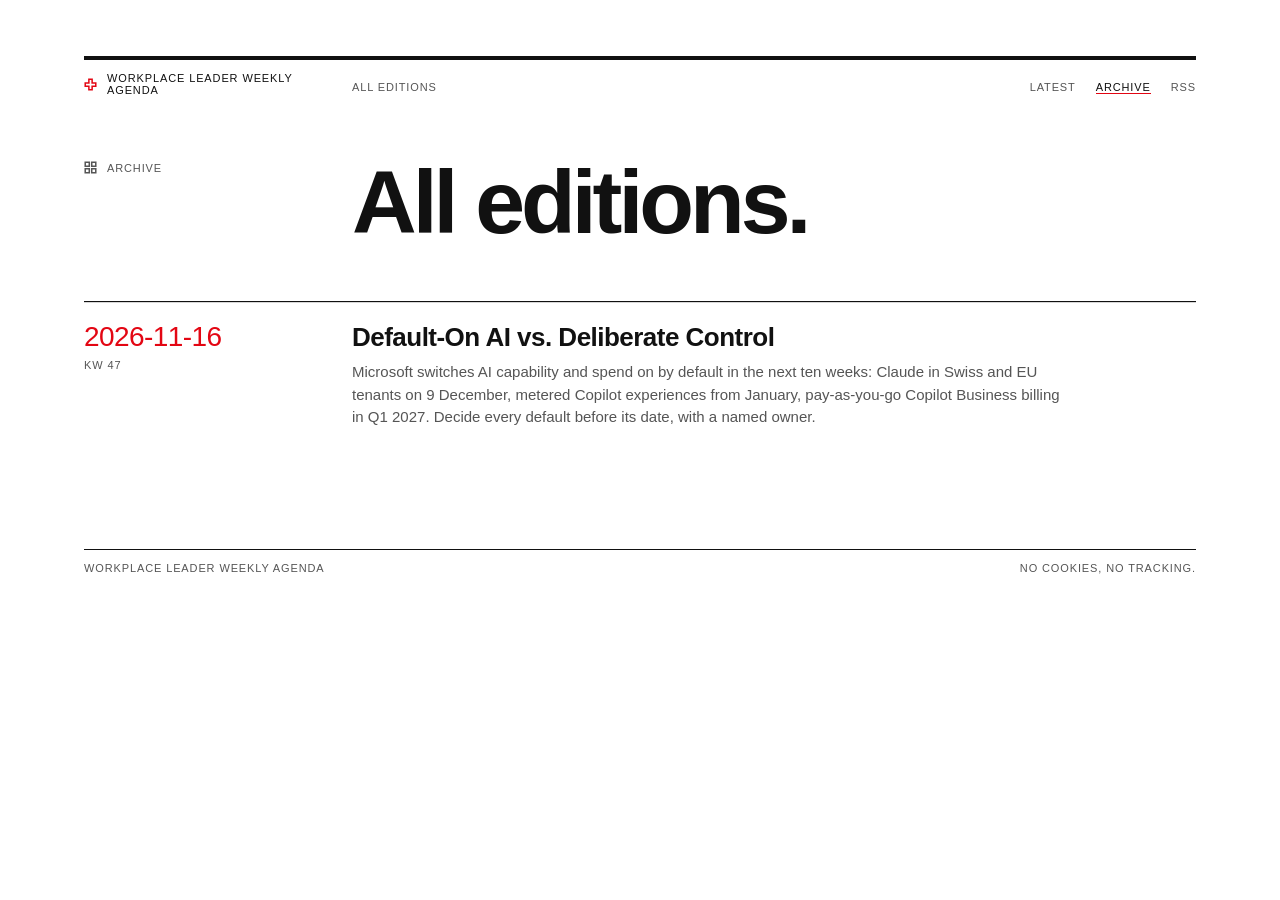
==== archive/index.html @ 089327c3 "Workplace Leader Weekly Agenda: first edition (16 Nov 2026)" ====
<!doctype html>
<html lang="en-CH">
<head>
<meta charset="utf-8">
<meta name="viewport" content="width=device-width, initial-scale=1">
<title>Archive · Workplace Leader Weekly Agenda</title>
<meta name="description" content="All editions of the Workplace Leader Weekly Agenda.">
<link rel="canonical" href="https://workplaceleaders.ch/archive/">
<meta property="og:site_name" content="Workplace Leader Weekly Agenda">
<meta property="og:type" content="website">
<meta property="og:title" content="Archive · Workplace Leader Weekly Agenda">
<meta property="og:description" content="All editions of the Workplace Leader Weekly Agenda.">
<meta property="og:url" content="https://workplaceleaders.ch/archive/">
<meta name="twitter:card" content="summary">
<meta name="color-scheme" content="light dark">
<link rel="icon" href="../favicon.svg" type="image/svg+xml">
<link rel="alternate" type="application/rss+xml" title="Workplace Leader Weekly Agenda" href="https://workplaceleaders.ch/feed.xml">
<link rel="stylesheet" href="../assets/style.css">
</head>
<body>
<div class="page">
<header class="row mast">
  <div class="l label"><a class="brand" href="../"><svg class="mk red" width="13" height="13" viewBox="0 0 16 16" aria-hidden="true"><polygon points="6,1.5 10,1.5 10,6 14.5,6 14.5,10 10,10 10,14.5 6,14.5 6,10 1.5,10 1.5,6 6,6"/></svg>Workplace Leader Weekly Agenda</a></div>
  <div class="r label"><span>All editions</span><nav aria-label="Site"><a href="../">Latest</a><a href="../archive/" aria-current="page">Archive</a><a href="../feed.xml">RSS</a></nav></div>
</header>
<section class="row hero"><div class="l"><span class="label kick"><svg class="mk" width="13" height="13" viewBox="0 0 16 16" aria-hidden="true"><rect x="1.5" y="1.5" width="5" height="5"/><rect x="9.5" y="1.5" width="5" height="5"/><rect x="1.5" y="9.5" width="5" height="5"/><rect x="9.5" y="9.5" width="5" height="5"/></svg>Archive</span></div><div class="r"><h1>All editions.</h1></div></section>
<div style="margin-top:56px" class="hair"></div>
<div class="row arch hair-l"><div class="l"><div class="secnum" style="font-size:28px">2026-11-16</div><div class="label" style="margin-top:8px">KW 47</div></div><div class="r"><a class="t" href="../editions/2026-11-16/">Default-On AI vs. Deliberate Control</a><p class="body small" style="margin-top:8px">Microsoft switches AI capability and spend on by default in the next ten weeks: Claude in Swiss and EU tenants on 9 December, metered Copilot experiences from January, pay-as-you-go Copilot Business billing in Q1 2027. Decide every default before its date, with a named owner.</p></div></div>
<footer class="hair foot label"><span>Workplace Leader Weekly Agenda</span><span>No cookies, no tracking.</span></footer>
</div>
</body>
</html>
---- assets/style.css ----
/* Workplace Leader Weekly Agenda: Swiss editorial style. System fonts, no tracking, no external requests. */
:root {
  --bg: #ffffff; --ink: #111111; --grey: #555555; --faint: #8a8a8a; --rule: #d6d6d6; --red: #e30613;
  --font: "Inter", "Helvetica Neue", Helvetica, Arial, system-ui, -apple-system, "Segoe UI", sans-serif;
}
@media (prefers-color-scheme: dark) {
  :root { --bg: #0e0e0e; --ink: #f2f2f2; --grey: #b4b4b4; --faint: #7d7d7d; --rule: #333333; --red: #ff3b30; }
}
* { box-sizing: border-box; }
html { -webkit-text-size-adjust: 100%; }
body { margin: 0; background: var(--bg); color: var(--ink); font-family: var(--font); font-feature-settings: "tnum" 0; -webkit-font-smoothing: antialiased; }
a { color: inherit; }
.page { max-width: 1240px; margin: 0 auto; padding: 56px clamp(20px, 5vw, 72px) 96px; }
.red { color: var(--red); }
.label { font-size: 11px; letter-spacing: .08em; text-transform: uppercase; font-weight: 500; color: var(--grey); }
.ink { color: var(--ink); }
.row { display: flex; flex-wrap: wrap; column-gap: 48px; row-gap: 16px; }
.l { flex: 0 0 220px; min-width: 160px; }
.r { flex: 1 1 520px; min-width: 260px; }
.hair { border-top: 1px solid var(--ink); }
.hair-l { border-top: 1px solid var(--rule); }
.body { font-size: 17px; line-height: 1.5; max-width: 720px; margin: 0; }
.mk { display: inline-block; flex: 0 0 auto; vertical-align: -2px; }
.mk * { fill: none; stroke: currentColor; stroke-width: 1.5; stroke-linecap: square; stroke-linejoin: miter; vector-effect: non-scaling-stroke; }
.mk .solid { fill: currentColor; stroke: none; }
.kick { display: inline-flex; align-items: center; gap: 10px; }
.src a, a.src { text-decoration: none; border-bottom: 1px solid var(--red); word-break: break-word; }

.mast { border-top: 4px solid var(--ink); padding-top: 12px; align-items: baseline; }
.mast .r { display: flex; justify-content: space-between; flex-wrap: wrap; gap: 12px; }
.mast nav { display: flex; gap: 20px; }
.mast nav a { text-decoration: none; }
.mast nav a:hover, .mast nav a[aria-current] { color: var(--ink); border-bottom: 1px solid var(--red); }
.brand { display: flex; align-items: center; gap: 10px; color: var(--ink); text-decoration: none; }

.secnum { font-size: 40px; font-weight: 300; line-height: 1; color: var(--red); letter-spacing: -.02em; }
.hero { margin-top: 64px; }
h1 { margin: 0; font-size: clamp(44px, 7vw, 92px); font-weight: 700; line-height: .95; letter-spacing: -.045em; }
.trade { padding: 20px 0 24px; }
.trade .k { font-size: 15px; font-weight: 700; }
.trade.decision .k { color: var(--red); }
.trade.decision .body { font-size: 20px; font-weight: 500; line-height: 1.45; }

.figs { margin-top: 56px; }
.figs .r { display: flex; flex-wrap: wrap; }
.fig { flex: 1 1 110px; padding: 12px 16px 0 0; }
.fig .v { font-size: 44px; font-weight: 300; letter-spacing: -.03em; line-height: 1; }

.sechead { padding-top: 14px; margin-top: 104px; margin-bottom: 40px; }
.sechead .top { display: flex; justify-content: space-between; align-items: baseline; flex-wrap: wrap; gap: 16px; }
h2 { margin: 8px 0 0; font-size: 32px; font-weight: 700; letter-spacing: -.025em; line-height: 1.1; }

.pillar { padding: 28px 0 40px; }
.pnum { font-size: 72px; font-weight: 700; line-height: .85; letter-spacing: -.05em; color: var(--red); }
.pname { margin-top: 8px; font-size: 13px; font-weight: 700; line-height: 1.3; }
h3 { margin: 0; font-size: 30px; font-weight: 700; letter-spacing: -.025em; line-height: 1.1; max-width: 760px; }
.cols { display: flex; flex-wrap: wrap; column-gap: 40px; row-gap: 24px; margin-top: 28px; }
.cols > div { flex: 1 1 300px; padding-top: 10px; }
.cols .body { font-size: 16px; margin-top: 8px; }
.cols .act .body { font-weight: 500; }
.srcline { margin-top: 24px; display: flex; gap: 20px; flex-wrap: wrap; align-items: baseline; font-size: 14px; }
.srcline .links { display: flex; flex-wrap: wrap; column-gap: 20px; row-gap: 6px; }

.calls .r { display: flex; flex-wrap: wrap; column-gap: 32px; row-gap: 32px; }
.call { flex: 1 1 220px; padding-top: 12px; }
.call .n { font-size: 44px; font-weight: 300; line-height: 1; color: var(--red); }
.call .who { margin-top: 14px; font-size: 18px; font-weight: 700; letter-spacing: -.01em; }
.call .body { font-size: 15px; margin-top: 10px; color: var(--grey); }

.anti { margin-top: -16px; }
.anti .head { font-size: clamp(30px, 4.5vw, 52px); font-weight: 700; line-height: 1.02; letter-spacing: -.035em; max-width: 900px; }
.anti .body { margin-top: 24px; color: var(--grey); }

.cliff { padding: 14px 0; align-items: baseline; }
.cliff .l { font-size: 15px; font-weight: 700; font-variant-numeric: tabular-nums; }
.cliff .r { display: flex; flex-wrap: wrap; justify-content: space-between; gap: 12px; }
.cliff .what { font-size: 16px; line-height: 1.4; flex: 1 1 360px; }

.filter { padding: 10px 0; align-items: baseline; }
.filter .r { display: flex; flex-wrap: wrap; }
.filter button { background: transparent; border: 0; border-radius: 0; padding: 6px 0; margin-right: 24px; cursor: pointer; font: inherit; font-size: 14px; color: var(--grey); border-bottom: 2px solid transparent; }
.filter button[aria-pressed="true"] { color: var(--ink); font-weight: 700; border-bottom-color: var(--red); }
.filter button .c { margin-left: 6px; color: var(--faint); font-weight: 400; }
.filter button[aria-pressed="true"] .c { color: var(--red); }
.items { margin-top: 32px; }
.item { padding: 24px 0 32px; }
.item[hidden] { display: none; }
.item .idx { font-size: 13px; font-weight: 500; color: var(--faint); font-variant-numeric: tabular-nums; }
.item .sev { margin-top: 14px; font-size: 13px; font-weight: 700; letter-spacing: .06em; text-transform: uppercase; display: inline-flex; align-items: center; gap: 8px; }
h4 { margin: 8px 0 0; font-size: 22px; font-weight: 700; letter-spacing: -.02em; line-height: 1.2; max-width: 760px; }
.item .body { font-size: 16px; margin-top: 12px; }
.meta { display: flex; flex-wrap: wrap; column-gap: 32px; row-gap: 16px; margin-top: 18px; }
.meta > div { padding-top: 8px; font-size: 15px; line-height: 1.5; }
.meta .wide { flex: 2 1 320px; } .meta .narrow { flex: 1 1 200px; }
.small { font-size: 15px; color: var(--grey); }
.foot { margin-top: 96px; padding-top: 12px; display: flex; justify-content: space-between; flex-wrap: wrap; gap: 12px; }

.arch { padding: 20px 0 24px; align-items: baseline; }
.arch .t { font-size: 26px; font-weight: 700; letter-spacing: -.02em; line-height: 1.15; text-decoration: none; }
.arch .t:hover { border-bottom: 1px solid var(--red); }
@media print { .filters, .mast nav { display: none; } .page { padding: 0; } }
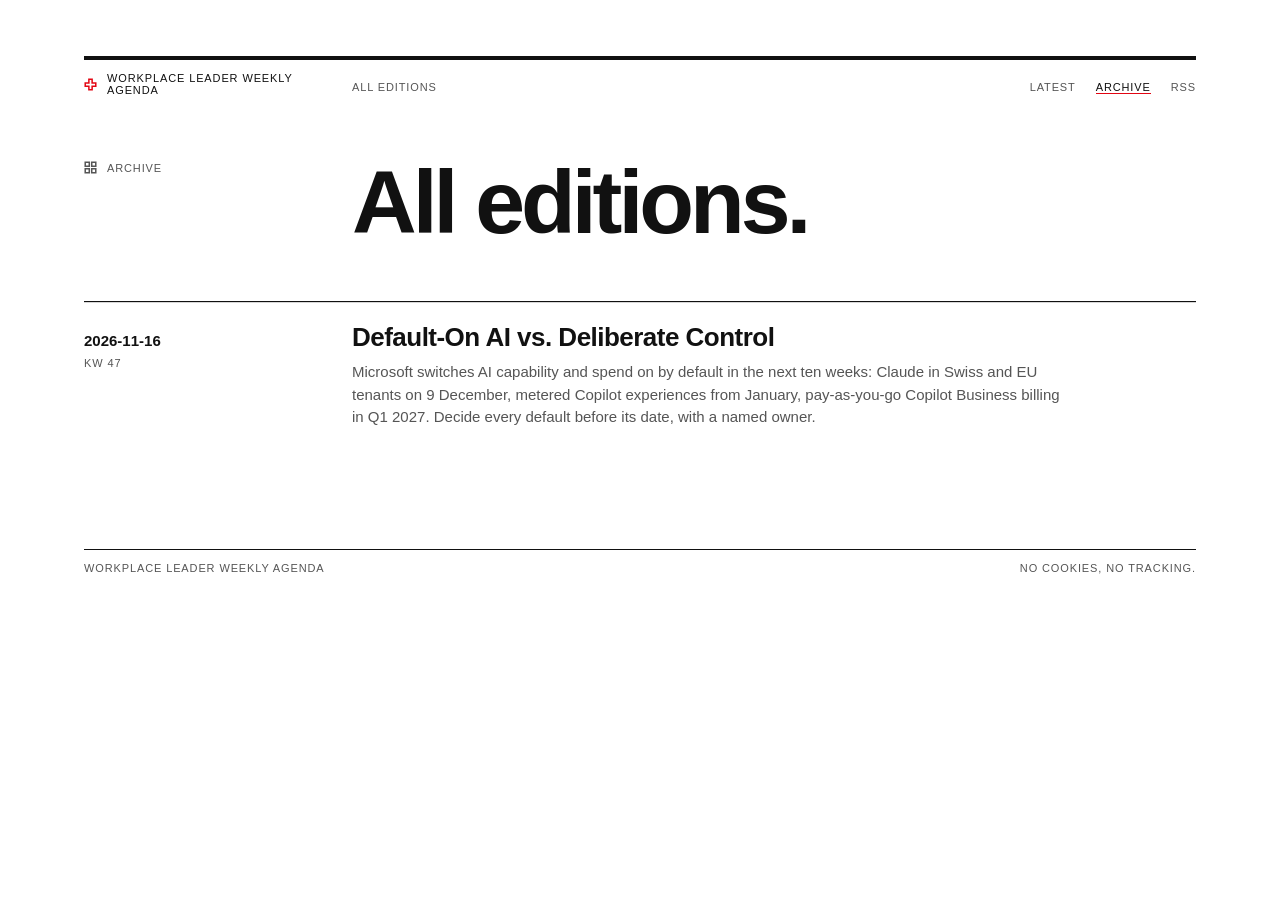
==== commit c772b73b: "Pillars as standing sections: section mastheads, overview strip, fixed template and calmer type scal" ====
--- a/archive/index.html
+++ b/archive/index.html
@@ -25,7 +25,7 @@
 </header>
 <section class="row hero"><div class="l"><span class="label kick"><svg class="mk" width="13" height="13" viewBox="0 0 16 16" aria-hidden="true"><rect x="1.5" y="1.5" width="5" height="5"/><rect x="9.5" y="1.5" width="5" height="5"/><rect x="1.5" y="9.5" width="5" height="5"/><rect x="9.5" y="9.5" width="5" height="5"/></svg>Archive</span></div><div class="r"><h1>All editions.</h1></div></section>
 <div style="margin-top:56px" class="hair"></div>
-<div class="row arch hair-l"><div class="l"><div class="secnum" style="font-size:28px">2026-11-16</div><div class="label" style="margin-top:8px">KW 47</div></div><div class="r"><a class="t" href="../editions/2026-11-16/">Default-On AI vs. Deliberate Control</a><p class="body small" style="margin-top:8px">Microsoft switches AI capability and spend on by default in the next ten weeks: Claude in Swiss and EU tenants on 9 December, metered Copilot experiences from January, pay-as-you-go Copilot Business billing in Q1 2027. Decide every default before its date, with a named owner.</p></div></div>
+<div class="row arch hair-l"><div class="l"><div class="adate">2026-11-16</div><div class="label" style="margin-top:8px">KW 47</div></div><div class="r"><a class="t" href="../editions/2026-11-16/">Default-On AI vs. Deliberate Control</a><p class="body small" style="margin-top:8px">Microsoft switches AI capability and spend on by default in the next ten weeks: Claude in Swiss and EU tenants on 9 December, metered Copilot experiences from January, pay-as-you-go Copilot Business billing in Q1 2027. Decide every default before its date, with a named owner.</p></div></div>
 <footer class="hair foot label"><span>Workplace Leader Weekly Agenda</span><span>No cookies, no tracking.</span></footer>
 </div>
 </body>
--- a/assets/style.css
+++ b/assets/style.css
@@ -33,7 +33,8 @@
 .mast nav a:hover, .mast nav a[aria-current] { color: var(--ink); border-bottom: 1px solid var(--red); }
 .brand { display: flex; align-items: center; gap: 10px; color: var(--ink); text-decoration: none; }
 
-.secnum { font-size: 40px; font-weight: 300; line-height: 1; color: var(--red); letter-spacing: -.02em; }
+/* Type scale: h1 lead > h2 section heads (01-05) > pillar names > subtitles > body. Numbers stay small labels. */
+.secnum { font-size: 13px; font-weight: 700; line-height: 1; color: var(--red); letter-spacing: .08em; font-variant-numeric: tabular-nums; }
 .hero { margin-top: 64px; }
 h1 { margin: 0; font-size: clamp(44px, 7vw, 92px); font-weight: 700; line-height: .95; letter-spacing: -.045em; }
 .trade { padding: 20px 0 24px; }
@@ -44,31 +45,55 @@
 .figs { margin-top: 56px; }
 .figs .r { display: flex; flex-wrap: wrap; }
 .fig { flex: 1 1 110px; padding: 12px 16px 0 0; }
-.fig .v { font-size: 44px; font-weight: 300; letter-spacing: -.03em; line-height: 1; }
+.fig .v { font-size: 28px; font-weight: 400; letter-spacing: -.02em; line-height: 1; font-variant-numeric: tabular-nums; }
 
 .sechead { padding-top: 14px; margin-top: 104px; margin-bottom: 40px; }
 .sechead .top { display: flex; justify-content: space-between; align-items: baseline; flex-wrap: wrap; gap: 16px; }
-h2 { margin: 8px 0 0; font-size: 32px; font-weight: 700; letter-spacing: -.025em; line-height: 1.1; }
+h2 { margin: 10px 0 0; font-size: clamp(30px, 3.6vw, 40px); font-weight: 700; letter-spacing: -.025em; line-height: 1.1; }
 
-.pillar { padding: 28px 0 40px; }
-.pnum { font-size: 72px; font-weight: 700; line-height: .85; letter-spacing: -.05em; color: var(--red); }
-.pname { margin-top: 8px; font-size: 13px; font-weight: 700; line-height: 1.3; }
-h3 { margin: 0; font-size: 30px; font-weight: 700; letter-spacing: -.025em; line-height: 1.1; max-width: 760px; }
-.cols { display: flex; flex-wrap: wrap; column-gap: 40px; row-gap: 24px; margin-top: 28px; }
-.cols > div { flex: 1 1 300px; padding-top: 10px; }
-.cols .body { font-size: 16px; margin-top: 8px; }
-.cols .act .body { font-weight: 500; }
-.srcline { margin-top: 24px; display: flex; gap: 20px; flex-wrap: wrap; align-items: baseline; font-size: 14px; }
-.srcline .links { display: flex; flex-wrap: wrap; column-gap: 20px; row-gap: 6px; }
+/* Pillars: standing departments with an identical template */
+.pstrip { display: grid; grid-template-columns: repeat(4, minmax(0, 1fr)); column-gap: 24px; row-gap: 28px; margin: 0 0 24px; }
+.pcell { display: flex; flex-direction: column; gap: 8px; padding-top: 12px; border-top: 2px solid var(--ink); text-decoration: none; color: var(--ink); }
+.pcell .ptop { display: flex; justify-content: space-between; align-items: center; min-height: 18px; }
+.pcell .pcname { font-size: 17px; font-weight: 700; letter-spacing: -.01em; line-height: 1.25; min-height: 2.5em; }
+.pcell .pcsub { font-size: 14px; line-height: 1.4; color: var(--grey); }
+.pcell:hover .pcname { box-shadow: inset 0 -1px 0 var(--red); align-self: flex-start; }
+.pno { color: var(--faint); font-variant-numeric: tabular-nums; white-space: nowrap; }
+
+.pillar { margin-top: 72px; scroll-margin-top: 24px; }
+.pmast { display: grid; grid-template-columns: 220px minmax(0, 1fr) auto; column-gap: 48px; align-items: center; min-height: 84px; padding: 14px 0; border-top: 2px solid var(--ink); border-bottom: 1px solid var(--ink); }
+.ptag { display: flex; align-items: center; gap: 12px; }
+.ptag .label { font-size: 13px; font-weight: 700; letter-spacing: .1em; }
+h3.pname { margin: 0; font-size: clamp(22px, 2.4vw, 28px); font-weight: 700; letter-spacing: -.02em; line-height: 1.1; }
+.pstrap { margin-top: 6px; font-size: 13px; color: var(--grey); }
+.pgrid { display: grid; grid-template-columns: 220px minmax(0, 1fr) minmax(0, 1fr); column-gap: 48px; }
+.pweek { grid-template-columns: 220px minmax(0, 1fr); align-items: baseline; min-height: 60px; padding: 16px 0; border-bottom: 1px solid var(--rule); }
+.psub { margin: 0; font-size: 20px; font-weight: 400; line-height: 1.3; letter-spacing: -.01em; }
+.pcols { padding-top: 16px; }
+.pc .body { font-size: 16px; margin-top: 8px; }
+.pc.act .body { font-weight: 500; }
+.pc.act { border-left: 1px solid var(--rule); padding-left: 24px; margin-left: -24px; }
+.psrc .links { display: flex; flex-direction: column; gap: 6px; margin-top: 8px; font-size: 14px; line-height: 1.4; align-items: flex-start; }
+@media (max-width: 860px) {
+  .pstrip { grid-template-columns: repeat(2, minmax(0, 1fr)); }
+  .pmast { grid-template-columns: minmax(0, 1fr) auto; row-gap: 10px; }
+  .pmast .ptitle { grid-column: 1 / -1; grid-row: 2; }
+  .pgrid, .pweek { grid-template-columns: minmax(0, 1fr); row-gap: 20px; }
+  .pweek { row-gap: 6px; }
+  .pc.act { border-left: 0; padding-left: 0; margin-left: 0; border-top: 1px solid var(--ink); padding-top: 12px; }
+  .psrc { order: 3; border-top: 1px solid var(--rule); padding-top: 12px; }
+  .psrc .links { flex-direction: row; flex-wrap: wrap; column-gap: 20px; }
+}
+@media (max-width: 480px) { .pstrip { grid-template-columns: minmax(0, 1fr); row-gap: 20px; } .pcell .pcname { min-height: 0; } }
 
 .calls .r { display: flex; flex-wrap: wrap; column-gap: 32px; row-gap: 32px; }
 .call { flex: 1 1 220px; padding-top: 12px; }
-.call .n { font-size: 44px; font-weight: 300; line-height: 1; color: var(--red); }
+.call .n { font-size: 11px; font-weight: 700; letter-spacing: .08em; line-height: 1; color: var(--red); font-variant-numeric: tabular-nums; }
 .call .who { margin-top: 14px; font-size: 18px; font-weight: 700; letter-spacing: -.01em; }
 .call .body { font-size: 15px; margin-top: 10px; color: var(--grey); }
 
 .anti { margin-top: -16px; }
-.anti .head { font-size: clamp(30px, 4.5vw, 52px); font-weight: 700; line-height: 1.02; letter-spacing: -.035em; max-width: 900px; }
+.anti .head { font-size: clamp(22px, 2.4vw, 28px); font-weight: 700; line-height: 1.15; letter-spacing: -.02em; max-width: 820px; }
 .anti .body { margin-top: 24px; color: var(--grey); }
 
 .cliff { padding: 14px 0; align-items: baseline; }
@@ -95,6 +120,7 @@
 .small { font-size: 15px; color: var(--grey); }
 .foot { margin-top: 96px; padding-top: 12px; display: flex; justify-content: space-between; flex-wrap: wrap; gap: 12px; }
 
+.adate { font-size: 15px; font-weight: 700; font-variant-numeric: tabular-nums; }
 .arch { padding: 20px 0 24px; align-items: baseline; }
 .arch .t { font-size: 26px; font-weight: 700; letter-spacing: -.02em; line-height: 1.15; text-decoration: none; }
 .arch .t:hover { border-bottom: 1px solid var(--red); }
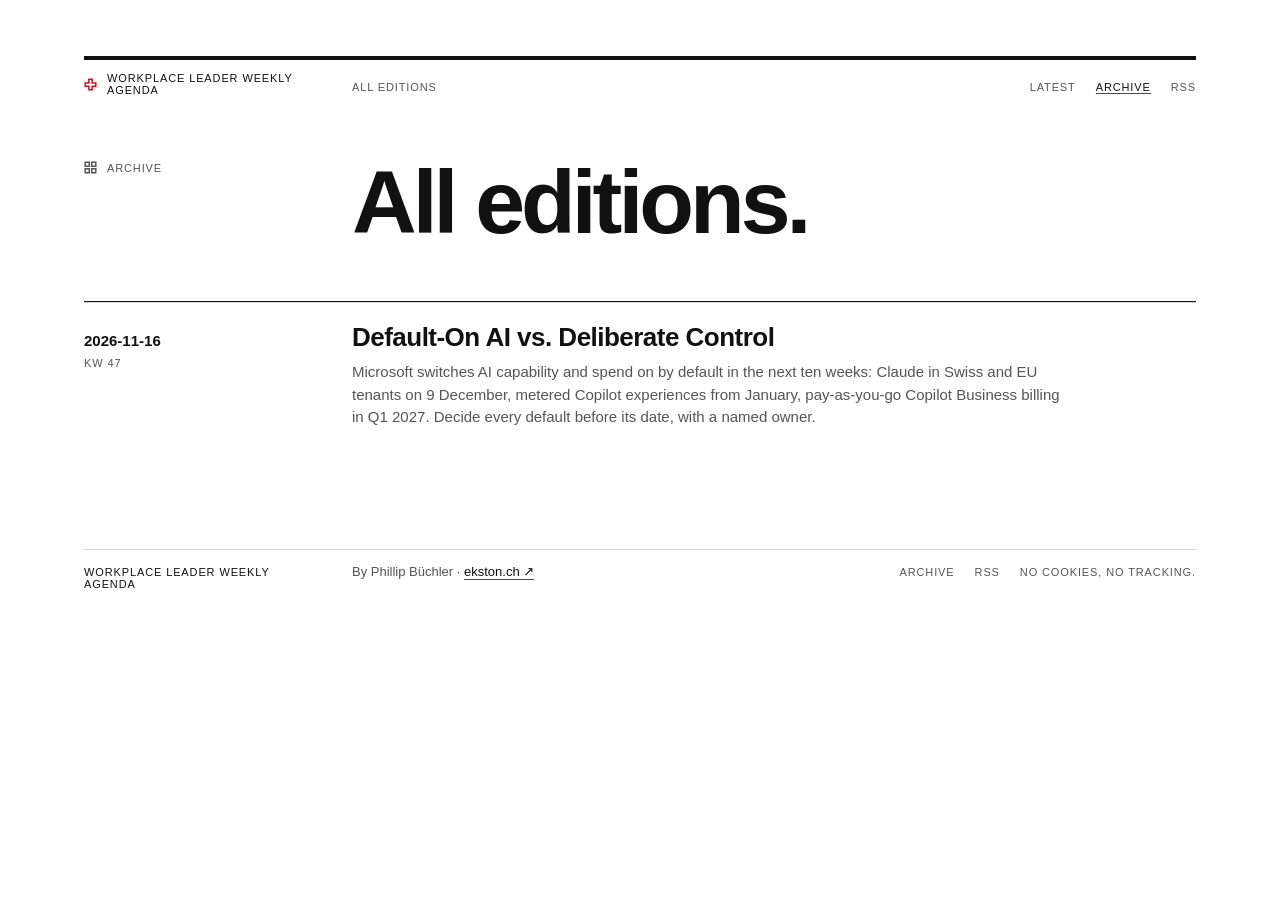
==== commit f11b7927: "Footer with author link, feed copyright, STYLE.md editorial guide" ====
--- a/archive/index.html
+++ b/archive/index.html
@@ -26,7 +26,13 @@
 <section class="row hero"><div class="l"><span class="label kick"><svg class="mk" width="13" height="13" viewBox="0 0 16 16" aria-hidden="true"><rect x="1.5" y="1.5" width="5" height="5"/><rect x="9.5" y="1.5" width="5" height="5"/><rect x="1.5" y="9.5" width="5" height="5"/><rect x="9.5" y="9.5" width="5" height="5"/></svg>Archive</span></div><div class="r"><h1>All editions.</h1></div></section>
 <div style="margin-top:56px" class="hair"></div>
 <div class="row arch hair-l"><div class="l"><div class="adate">2026-11-16</div><div class="label" style="margin-top:8px">KW 47</div></div><div class="r"><a class="t" href="../editions/2026-11-16/">Default-On AI vs. Deliberate Control</a><p class="body small" style="margin-top:8px">Microsoft switches AI capability and spend on by default in the next ten weeks: Claude in Swiss and EU tenants on 9 December, metered Copilot experiences from January, pay-as-you-go Copilot Business billing in Q1 2027. Decide every default before its date, with a named owner.</p></div></div>
-<footer class="hair foot label"><span>Workplace Leader Weekly Agenda</span><span>No cookies, no tracking.</span></footer>
+<footer class="foot">
+  <div class="fl"><span class="label ink">Workplace Leader Weekly Agenda</span></div>
+  <div class="fr">
+    <span class="by">By Phillip Büchler · <a class="src" href="https://ekston.ch" rel="noopener">ekston.ch ↗</a></span>
+    <nav class="label fnav" aria-label="Footer"><a href="../archive/">Archive</a><a href="../feed.xml">RSS</a><span>No cookies, no tracking.</span></nav>
+  </div>
+</footer>
 </div>
 </body>
 </html>
--- a/assets/style.css
+++ b/assets/style.css
@@ -118,7 +118,14 @@
 .meta > div { padding-top: 8px; font-size: 15px; line-height: 1.5; }
 .meta .wide { flex: 2 1 320px; } .meta .narrow { flex: 1 1 200px; }
 .small { font-size: 15px; color: var(--grey); }
-.foot { margin-top: 96px; padding-top: 12px; display: flex; justify-content: space-between; flex-wrap: wrap; gap: 12px; }
+.foot { margin-top: 96px; padding-top: 14px; border-top: 1px solid var(--rule); display: flex; flex-wrap: wrap; column-gap: 48px; row-gap: 12px; align-items: baseline; }
+.foot .fl { flex: 0 0 220px; min-width: 160px; display: flex; flex-direction: column; gap: 6px; }
+.foot .fr { flex: 1 1 520px; display: flex; justify-content: space-between; flex-wrap: wrap; gap: 12px; align-items: baseline; }
+.foot .by { font-size: 13px; color: var(--grey); }
+.foot .by a { color: var(--ink); }
+.fnav { display: flex; flex-wrap: wrap; gap: 20px; }
+.fnav a { text-decoration: none; }
+.fnav a:hover { color: var(--ink); border-bottom: 1px solid var(--red); }
 
 .adate { font-size: 15px; font-weight: 700; font-variant-numeric: tabular-nums; }
 .arch { padding: 20px 0 24px; align-items: baseline; }
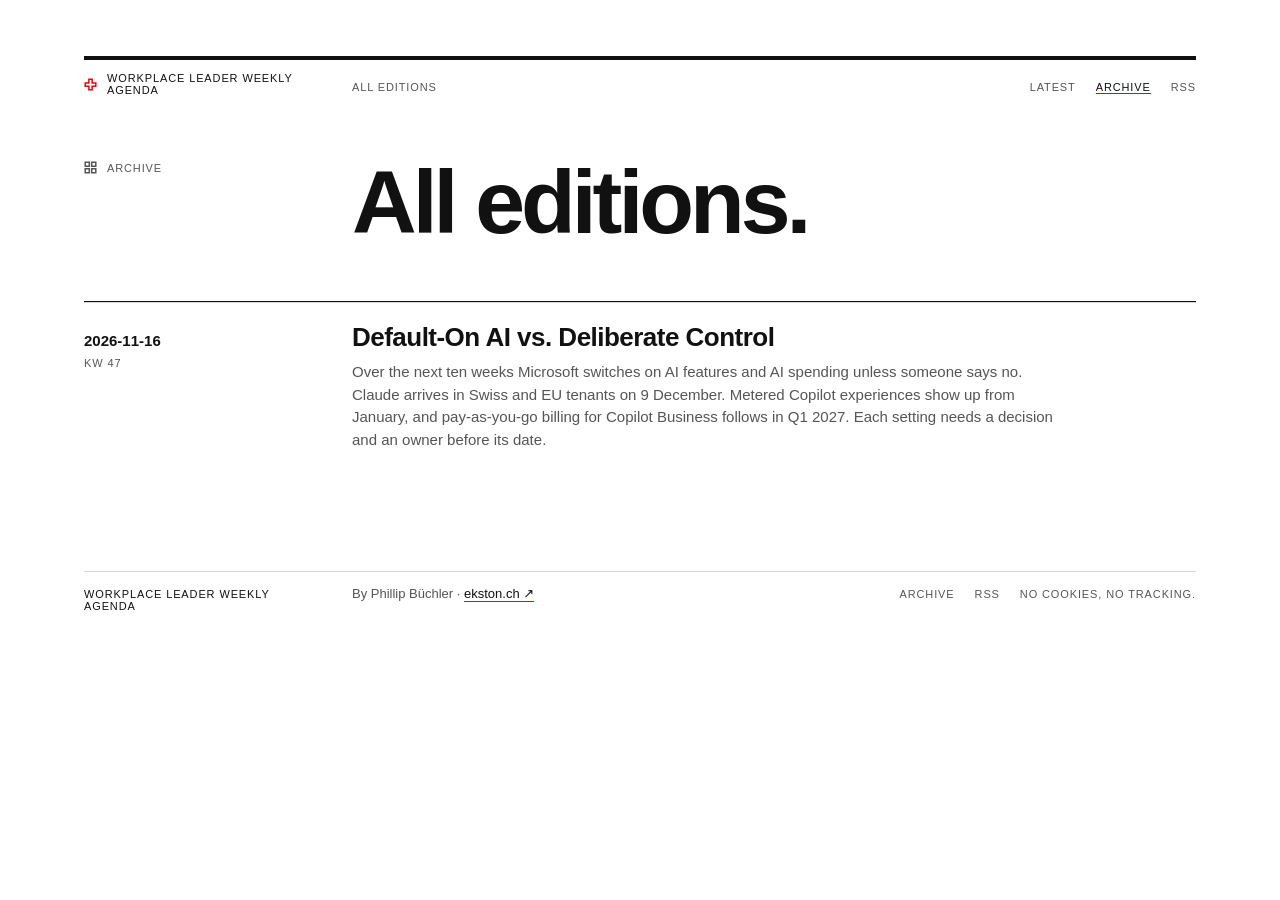
==== commit d30ff89f: "Rewrite 16 Nov edition in plainer voice with light dry humour; STYLE.md humour rule" ====
--- a/archive/index.html
+++ b/archive/index.html
@@ -25,7 +25,7 @@
 </header>
 <section class="row hero"><div class="l"><span class="label kick"><svg class="mk" width="13" height="13" viewBox="0 0 16 16" aria-hidden="true"><rect x="1.5" y="1.5" width="5" height="5"/><rect x="9.5" y="1.5" width="5" height="5"/><rect x="1.5" y="9.5" width="5" height="5"/><rect x="9.5" y="9.5" width="5" height="5"/></svg>Archive</span></div><div class="r"><h1>All editions.</h1></div></section>
 <div style="margin-top:56px" class="hair"></div>
-<div class="row arch hair-l"><div class="l"><div class="adate">2026-11-16</div><div class="label" style="margin-top:8px">KW 47</div></div><div class="r"><a class="t" href="../editions/2026-11-16/">Default-On AI vs. Deliberate Control</a><p class="body small" style="margin-top:8px">Microsoft switches AI capability and spend on by default in the next ten weeks: Claude in Swiss and EU tenants on 9 December, metered Copilot experiences from January, pay-as-you-go Copilot Business billing in Q1 2027. Decide every default before its date, with a named owner.</p></div></div>
+<div class="row arch hair-l"><div class="l"><div class="adate">2026-11-16</div><div class="label" style="margin-top:8px">KW 47</div></div><div class="r"><a class="t" href="../editions/2026-11-16/">Default-On AI vs. Deliberate Control</a><p class="body small" style="margin-top:8px">Over the next ten weeks Microsoft switches on AI features and AI spending unless someone says no. Claude arrives in Swiss and EU tenants on 9 December. Metered Copilot experiences show up from January, and pay-as-you-go billing for Copilot Business follows in Q1 2027. Each setting needs a decision and an owner before its date.</p></div></div>
 <footer class="foot">
   <div class="fl"><span class="label ink">Workplace Leader Weekly Agenda</span></div>
   <div class="fr">
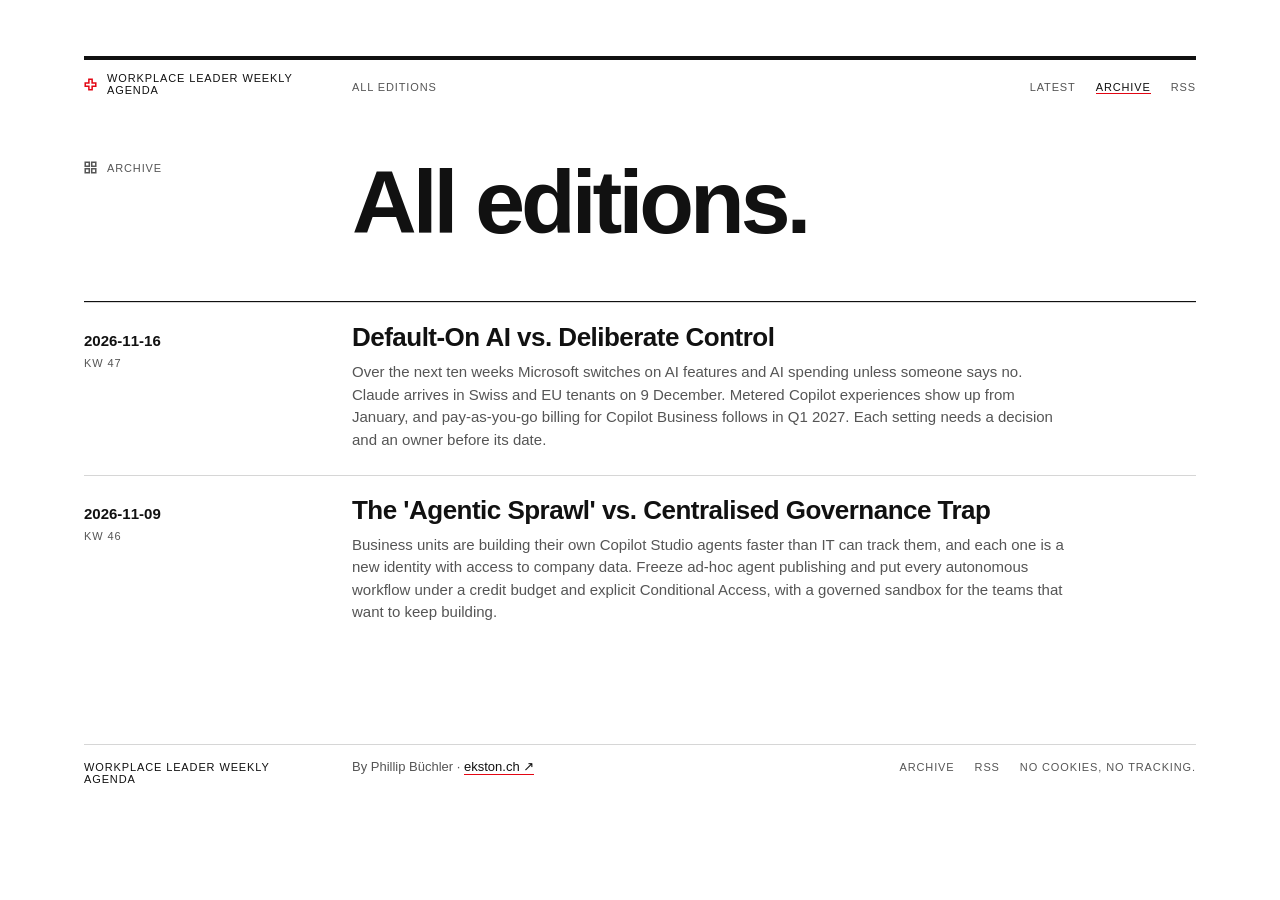
==== commit c8607341: "Add retroactive 9 Nov 2026 edition (Agentic Sprawl), fact-checked; edition note support" ====
--- a/archive/index.html
+++ b/archive/index.html
@@ -26,6 +26,7 @@
 <section class="row hero"><div class="l"><span class="label kick"><svg class="mk" width="13" height="13" viewBox="0 0 16 16" aria-hidden="true"><rect x="1.5" y="1.5" width="5" height="5"/><rect x="9.5" y="1.5" width="5" height="5"/><rect x="1.5" y="9.5" width="5" height="5"/><rect x="9.5" y="9.5" width="5" height="5"/></svg>Archive</span></div><div class="r"><h1>All editions.</h1></div></section>
 <div style="margin-top:56px" class="hair"></div>
 <div class="row arch hair-l"><div class="l"><div class="adate">2026-11-16</div><div class="label" style="margin-top:8px">KW 47</div></div><div class="r"><a class="t" href="../editions/2026-11-16/">Default-On AI vs. Deliberate Control</a><p class="body small" style="margin-top:8px">Over the next ten weeks Microsoft switches on AI features and AI spending unless someone says no. Claude arrives in Swiss and EU tenants on 9 December. Metered Copilot experiences show up from January, and pay-as-you-go billing for Copilot Business follows in Q1 2027. Each setting needs a decision and an owner before its date.</p></div></div>
+<div class="row arch hair-l"><div class="l"><div class="adate">2026-11-09</div><div class="label" style="margin-top:8px">KW 46</div></div><div class="r"><a class="t" href="../editions/2026-11-09/">The &#x27;Agentic Sprawl&#x27; vs. Centralised Governance Trap</a><p class="body small" style="margin-top:8px">Business units are building their own Copilot Studio agents faster than IT can track them, and each one is a new identity with access to company data. Freeze ad-hoc agent publishing and put every autonomous workflow under a credit budget and explicit Conditional Access, with a governed sandbox for the teams that want to keep building.</p></div></div>
 <footer class="foot">
   <div class="fl"><span class="label ink">Workplace Leader Weekly Agenda</span></div>
   <div class="fr">
--- a/assets/style.css
+++ b/assets/style.css
@@ -37,6 +37,7 @@
 .secnum { font-size: 13px; font-weight: 700; line-height: 1; color: var(--red); letter-spacing: .08em; font-variant-numeric: tabular-nums; }
 .hero { margin-top: 64px; }
 h1 { margin: 0; font-size: clamp(44px, 7vw, 92px); font-weight: 700; line-height: .95; letter-spacing: -.045em; }
+.ednote { margin: 20px 0 0; color: var(--faint); }
 .trade { padding: 20px 0 24px; }
 .trade .k { font-size: 15px; font-weight: 700; }
 .trade.decision .k { color: var(--red); }
